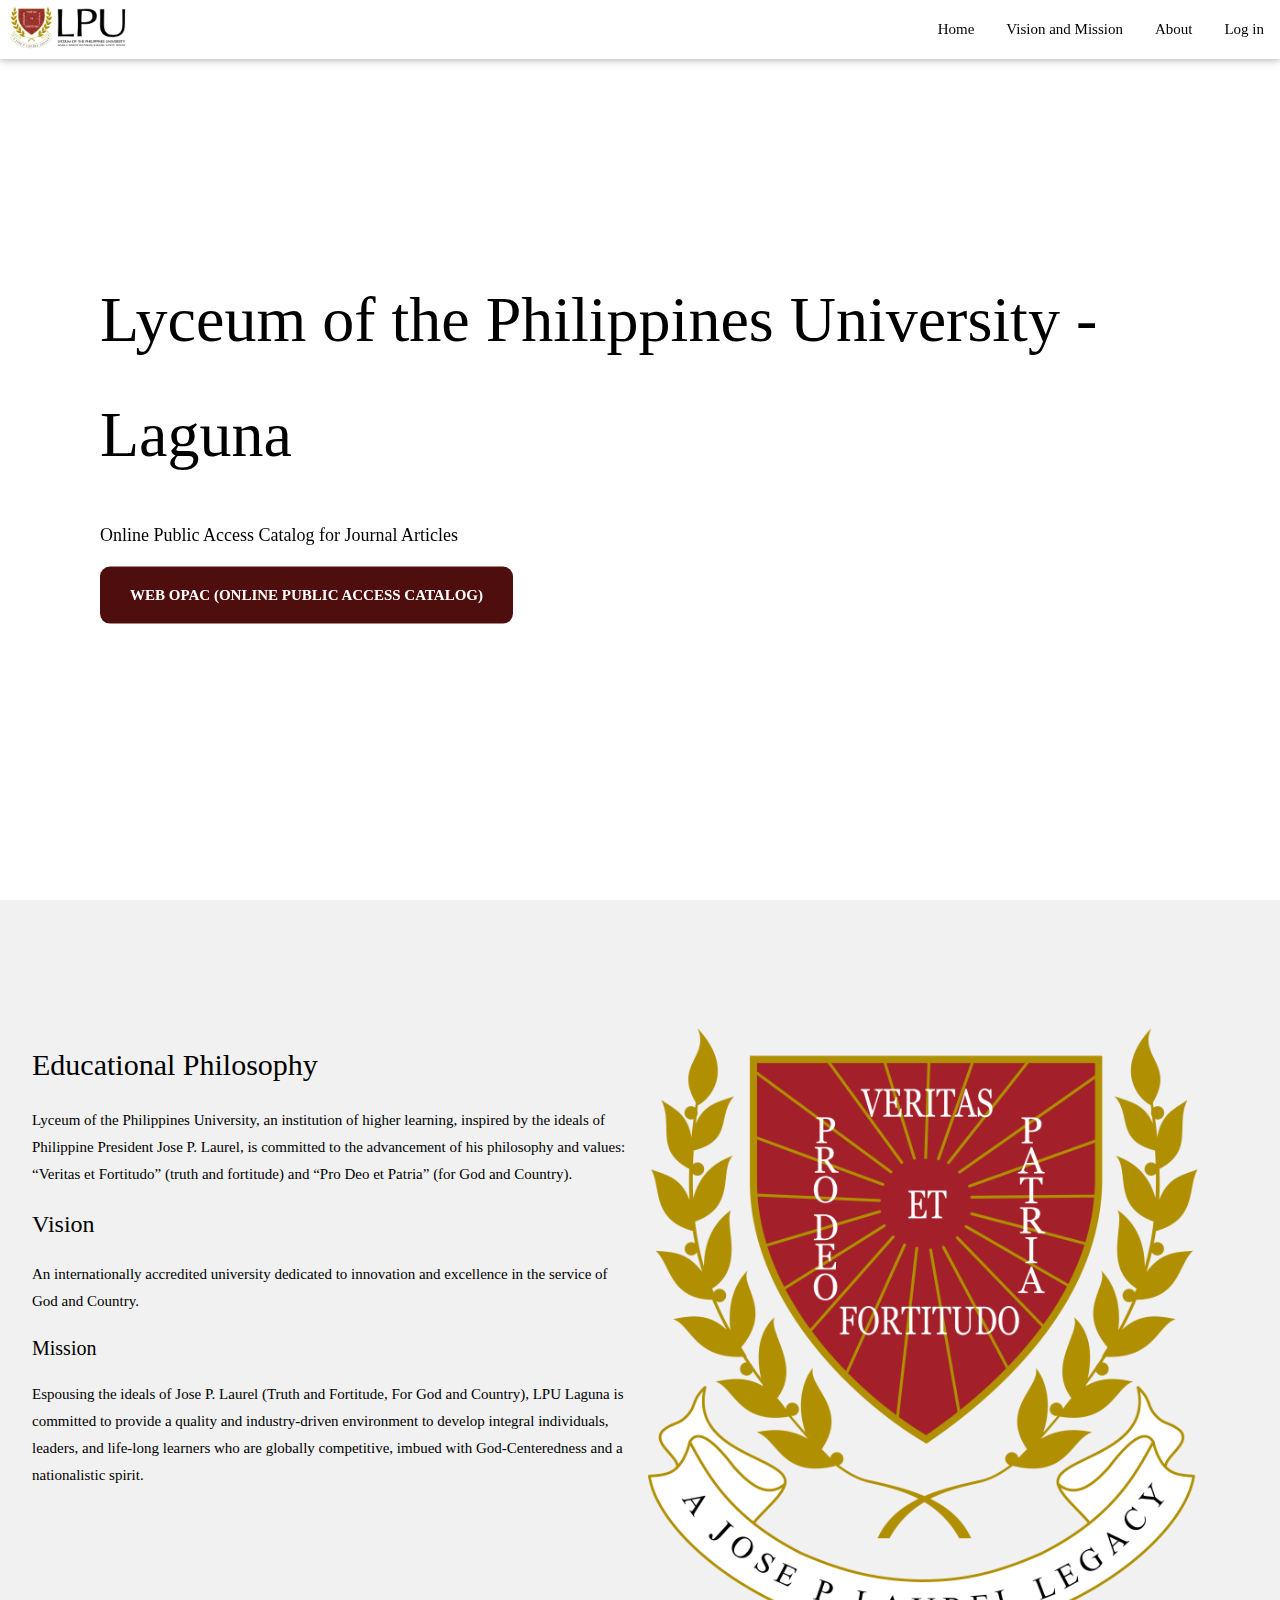
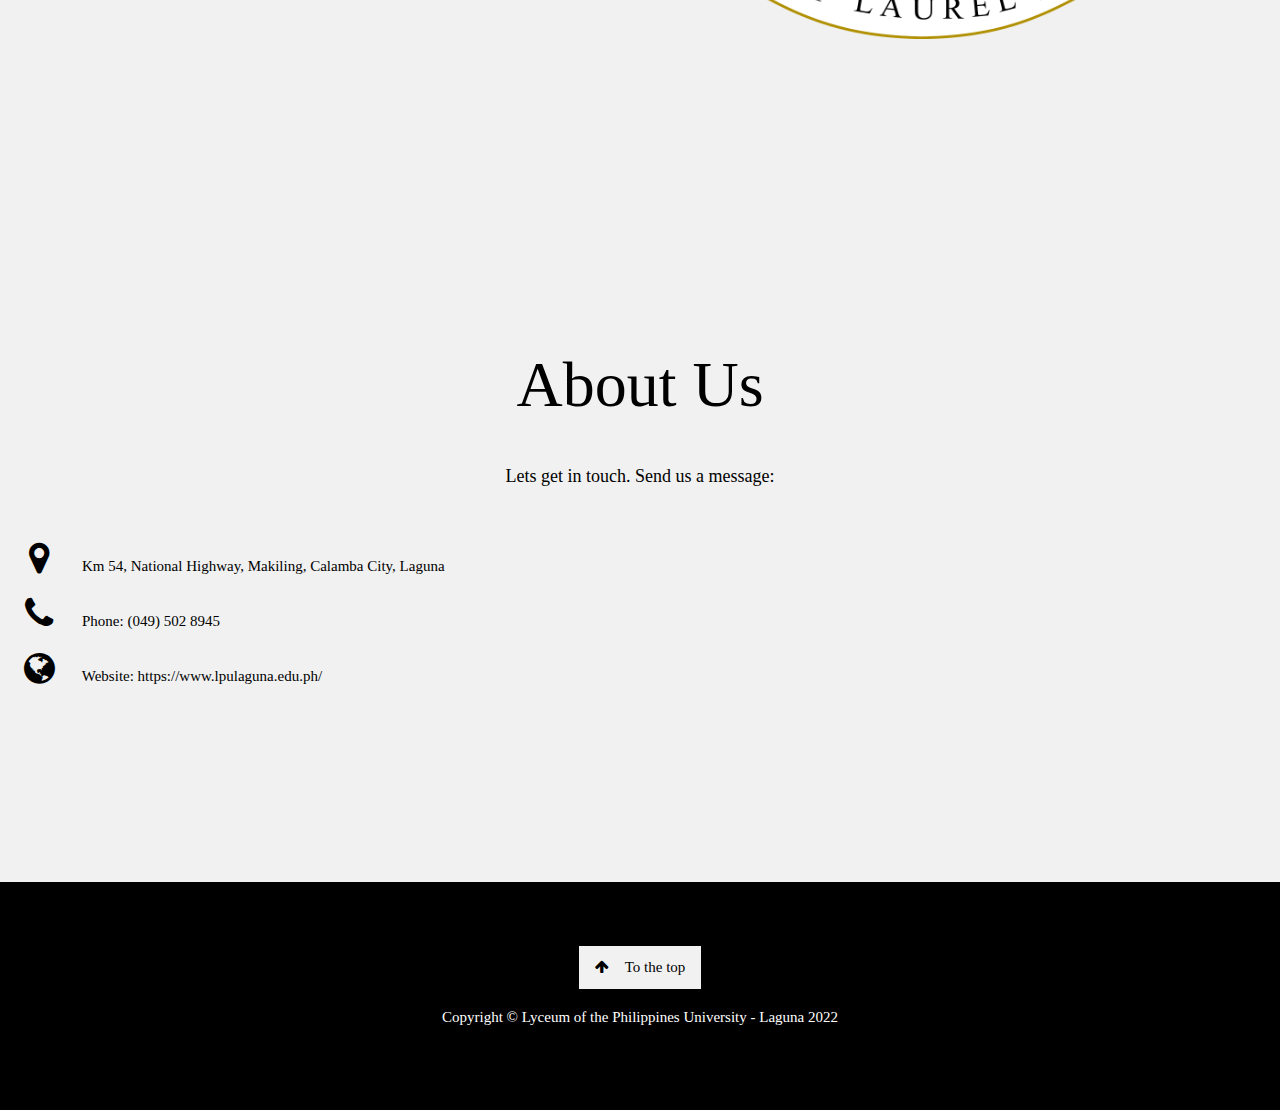
==== index.html @ cc8fb270 "Fixed the directories" ====
<!DOCTYPE html>
<html>
<head>
<title>LPU-Laguna Library OPAC for Journal Articles</title>
<meta charset="UTF-8">
<meta name="viewport" content="width=device-width, initial-scale=1">
<link rel="stylesheet" href="https://www.w3schools.com/w3css/4/w3.css">
<link rel="stylesheet" href="https://fonts.googleapis.com/css?family=Raleway">
<link rel="stylesheet" href="https://cdnjs.cloudflare.com/ajax/libs/font-awesome/4.7.0/css/font-awesome.min.css">
<link rel="stylesheet" href="css/indexstyle.css">
</head>
<body>

<!-- Navbar (sit on top) -->
<div class="w3-top">
  <div class="w3-bar w3-white w3-card" id="myNavbar">
    <a href="#home" ><img src="img/lpulogo.png" alt="lpulogo" width="150" height="56"></a>
    <!-- Right-sided navbar links -->
    <div class="w3-right w3-hide-small">
      <a href="#home" class="w3-bar-item w3-button">Home</a>
      <a href="#vision" class="w3-bar-item w3-button">Vision and Mission</a>
      <a href="#about" class="w3-bar-item w3-button">About</a>
      <a href="admin/loginpage.html" class="w3-bar-item w3-button">Log in</a>
    </div>
    <!-- Hide right-floated links on small screens and replace them with a menu icon -->

    <a href="javascript:void(0)" class="w3-bar-item w3-button w3-right w3-hide-large w3-hide-medium" onclick="w3_open()">
      <i class="fa fa-bars"></i>
    </a>
  </div>
</div>

<!-- Sidebar on small screens when clicking the menu icon -->
<nav class="w3-sidebar w3-bar-block w3-black w3-card w3-animate-left w3-hide-medium w3-hide-large" style="display:none" id="mySidebar">
  <a href="javascript:void(0)" onclick="w3_close()" class="w3-bar-item w3-button w3-large w3-padding-16">Close ×</a>
  <a href="#home" onclick="w3_close()" class="w3-bar-item w3-button">Home</a>
  <a href="#vision" onclick="w3_close()" class="w3-bar-item w3-button">Vision and Mission</a>
  <a href="#about" onclick="w3_close()" class="w3-bar-item w3-button">About</a>
  <a href="admin/loginpage.html" onclick="w3_close()" class="w3-bar-item w3-button">Log In</a>
</nav>

<!-- Header with full-height image -->
<header class="bgimg-1 w3-display-container w3-grayscale-min" id="home">
  <div class="w3-display-left w3-text-black" style="padding:100px">
    <span class="w3-jumbo w3-hide-small">Lyceum of the Philippines University - Laguna</span><br>
    <span class="w3-xxlarge w3-hide-large w3-hide-medium">Lyceum of the Philippines University - Laguna</span><br>
    <span class="w3-large">Online Public Access Catalog for
      Journal Articles</span>
    <p><a href="opac.php" id="opacbtn">WEB OPAC (ONLINE PUBLIC ACCESS CATALOG)</a></p>
  </div> 

</header>


<!-- About Section-->
<div class="w3-container w3-light-grey" id="vision" style="padding:128px 16px">
  <div class="w3-row-padding">
    <div class="w3-col m6">
    <h2>Educational Philosophy</h2>
    <p>Lyceum of the Philippines University, an institution of higher learning, inspired by the ideals of Philippine President Jose P. Laurel, is committed to the advancement of his philosophy and values: “Veritas et Fortitudo” (truth and fortitude) and “Pro Deo et Patria” (for God and Country).</p>
      <h3>Vision</h3>
      <p>An internationally accredited university dedicated to innovation and excellence in the service of God and Country.</p>
      <h4>Mission</h4>
      <p>Espousing the ideals of Jose P. Laurel (Truth and Fortitude, For God and Country),  LPU Laguna is committed to provide a quality and industry-driven environment to develop integral individuals, leaders, and life-long learners who are globally competitive, imbued with God-Centeredness and a nationalistic spirit.</p>
    </div>
    <div class="w3-col m6">
      <img class="w3-image w3-round-large" src="img/lpulogo2.png" alt="lpulogo2" width="550" height="170">
    </div>
  </div>
</div>



<!-- Contact Section -->
<div class="w3-container w3-light-grey" style="padding: 150px 16px" id="about">
  <h3 class="w3-center w3-jumbo">About Us</h3>
  <p class="w3-center w3-large">Lets get in touch. Send us a message:</p>
  <div style="margin-top:48px">
    <p><i class="fa fa-map-marker fa-fw w3-xxlarge w3-margin-right"></i> Km 54, National Highway, Makiling, Calamba City, Laguna</p>
    <p><i class="fa fa-phone fa-fw w3-xxlarge w3-margin-right"></i> Phone: (049) 502 8945</p>
    <p><i class="fa fa-globe fa-fw w3-xxlarge w3-margin-right"> </i> Website: https://www.lpulaguna.edu.ph/</p>
    <br>
    

  </div>
</div>

<!-- Footer -->
<footer class="w3-center w3-black w3-padding-64">
  <a href="#home" class="w3-button w3-light-grey"><i class="fa fa-arrow-up w3-margin-right"></i>To the top</a>
 
  <p>Copyright &copy; Lyceum of the Philippines University - Laguna 2022</a></p>
</footer>
 
<script src="js/main.js"></script>
</body>
</html>
---- css/indexstyle.css ----
body,h1,h2,h3,h4,h5,h6 {font-family: Segoe UI}


html {
  scroll-behavior: smooth;
}

body, html {
  height: 100%;
  line-height: 1.8;
}

/* Full height image header */
.bgimg-1 {
  background-position: center;
  background-size: cover;
  min-height: 100%;
}

.w3-bar .w3-button {
  padding: 16px;
}

#opacbtn{
  font-size: 1rem;
    padding: 1rem 10rem;
    transition: color 0.3s, background 0.3s;
    color: #fff;
    text-decoration: none;
    display: inline-block;
    padding: 1rem 2rem;
    background-color: #800000;
    border-radius: 10px;
    font-weight: bold;
}

#opacbtn:hover{
  background: #fff;
    color: #800000;
}
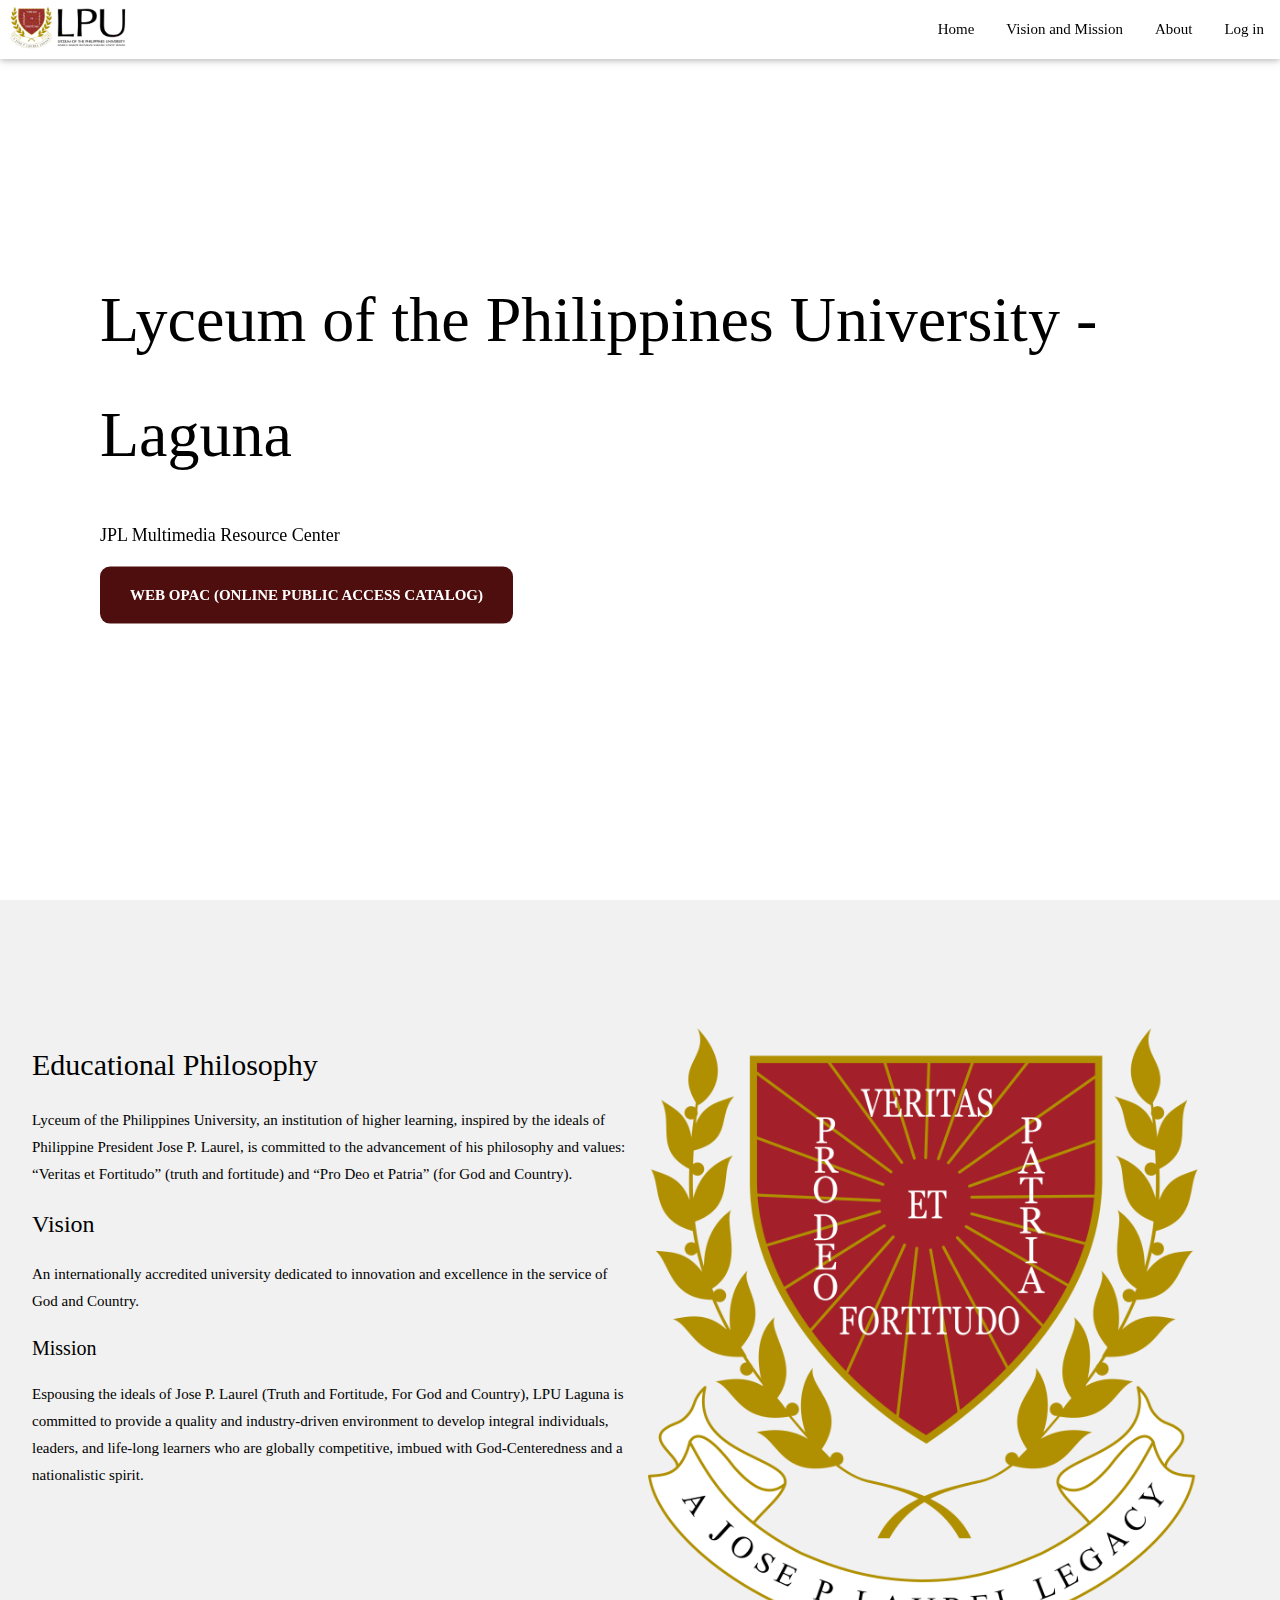
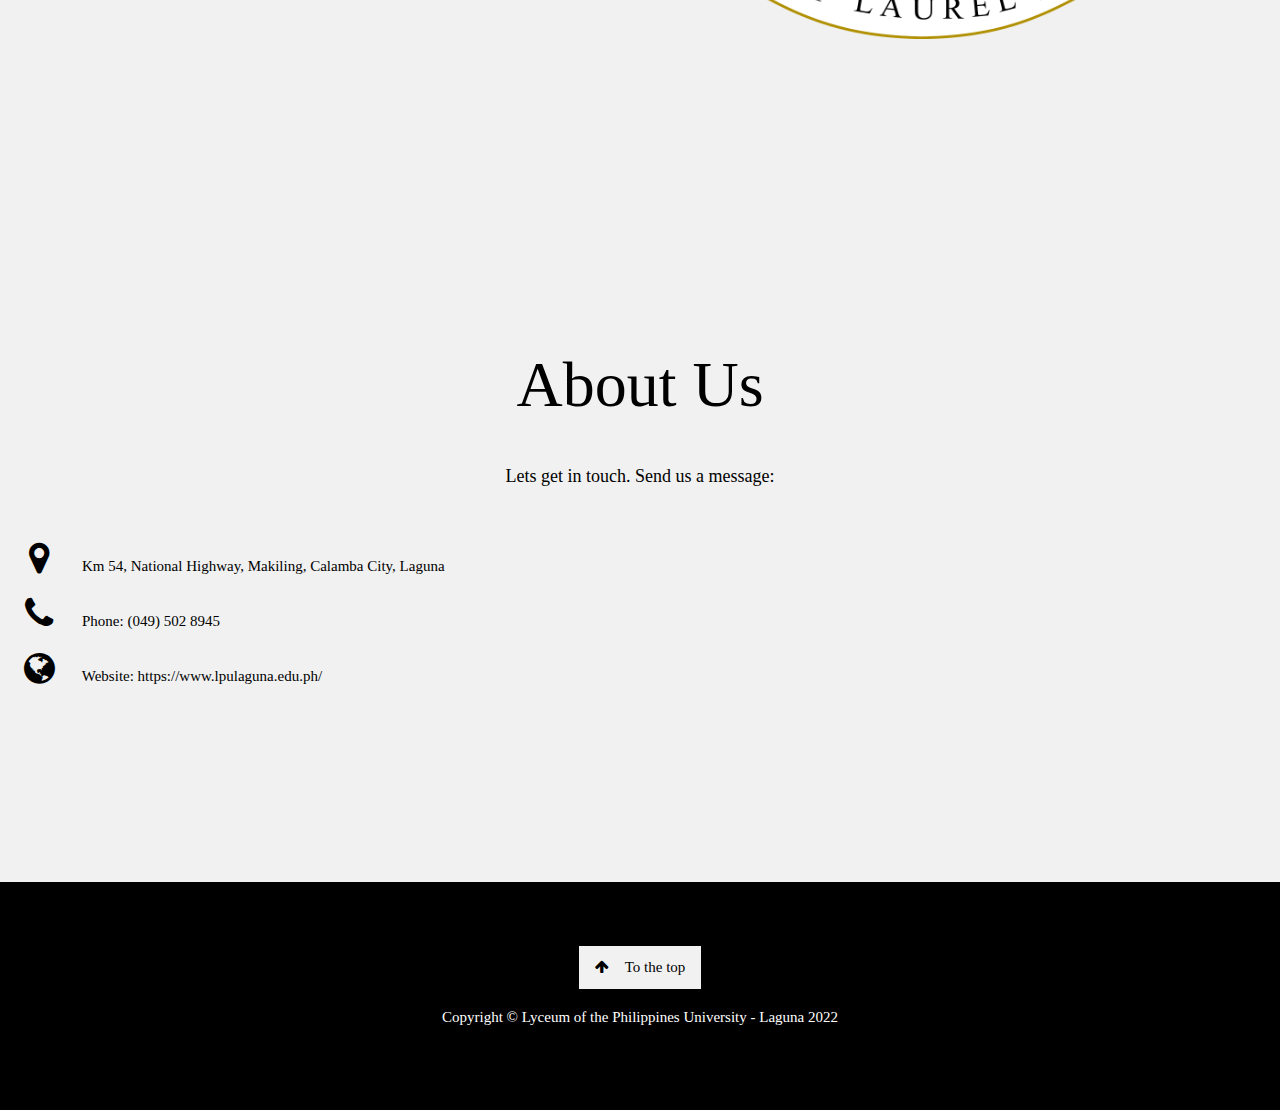
==== commit 7c101e84: "New Deployment Updated OPAC" ====
--- a/index.html
+++ b/index.html
@@ -44,8 +44,7 @@
   <div class="w3-display-left w3-text-black" style="padding:100px">
     <span class="w3-jumbo w3-hide-small">Lyceum of the Philippines University - Laguna</span><br>
     <span class="w3-xxlarge w3-hide-large w3-hide-medium">Lyceum of the Philippines University - Laguna</span><br>
-    <span class="w3-large">Online Public Access Catalog for
-      Journal Articles</span>
+    <span class="w3-large">JPL Multimedia Resource Center</span>
     <p><a href="opac.php" id="opacbtn">WEB OPAC (ONLINE PUBLIC ACCESS CATALOG)</a></p>
   </div> 
 
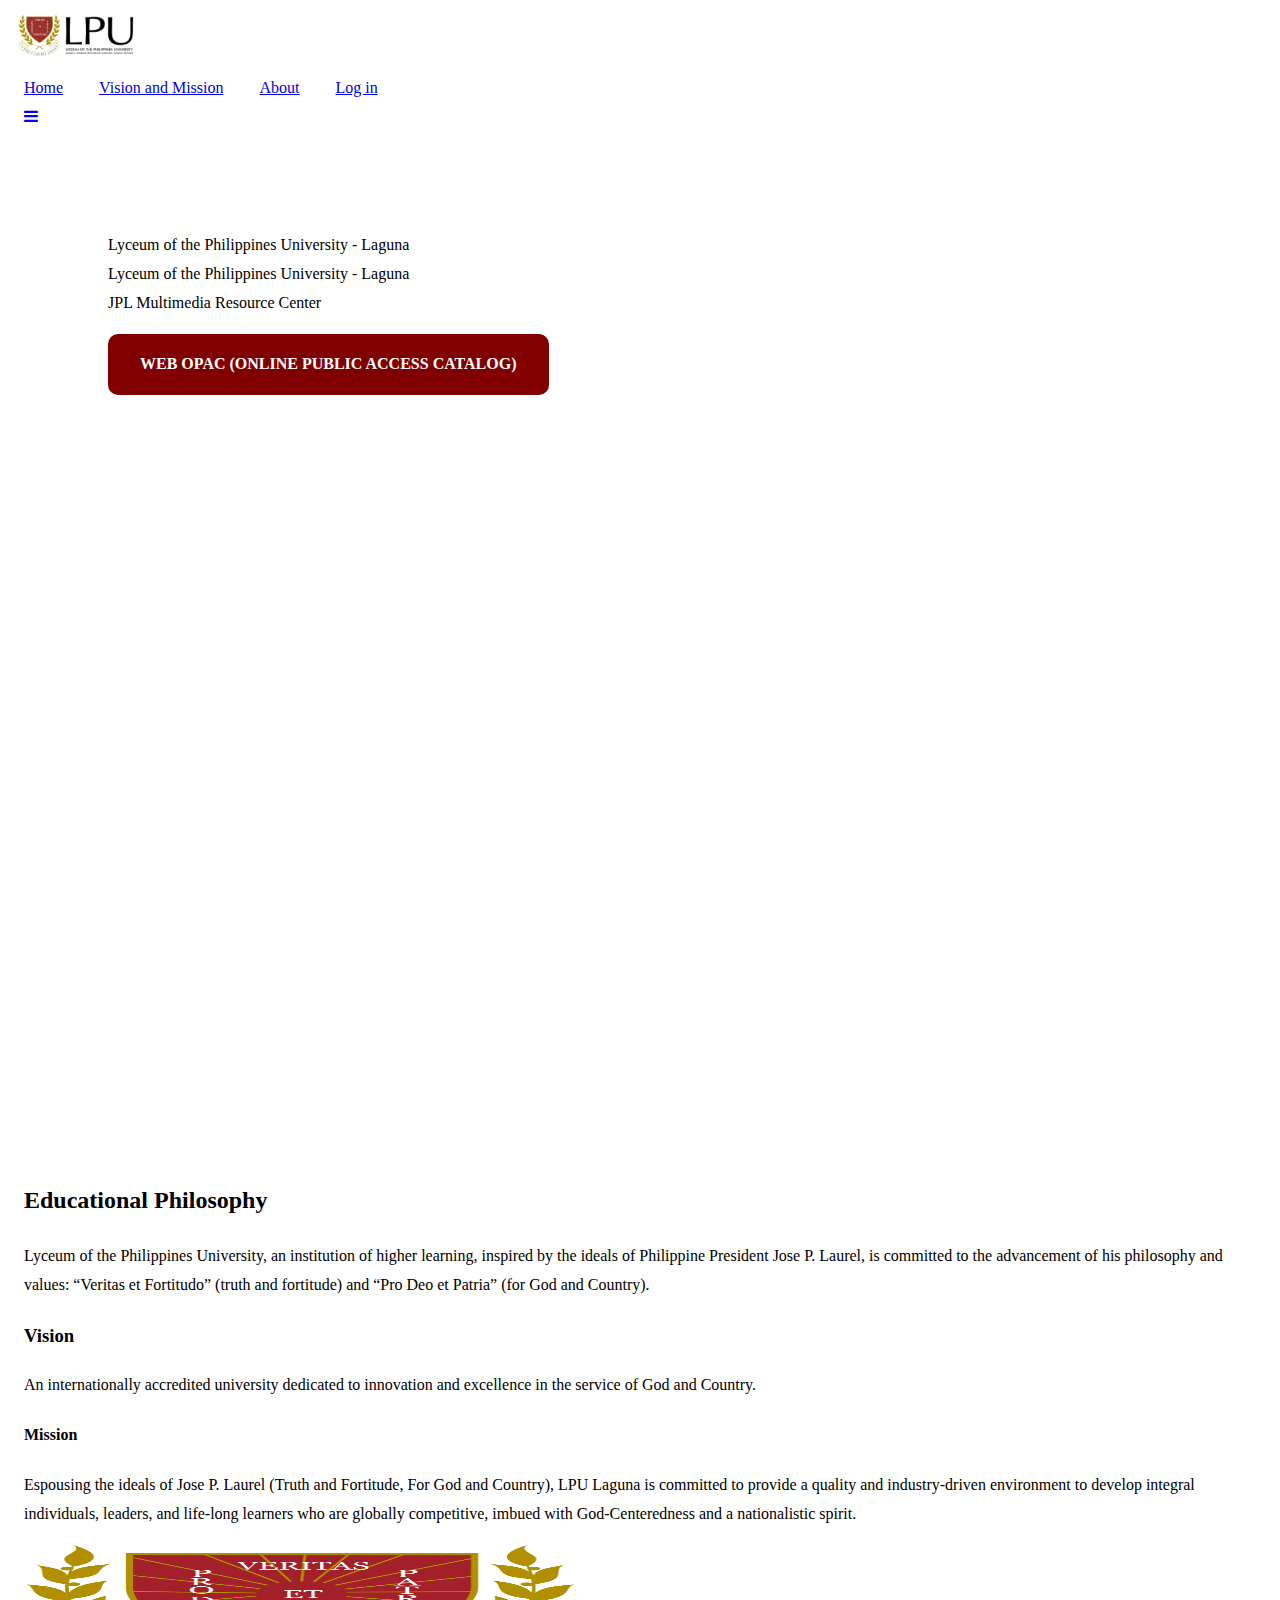
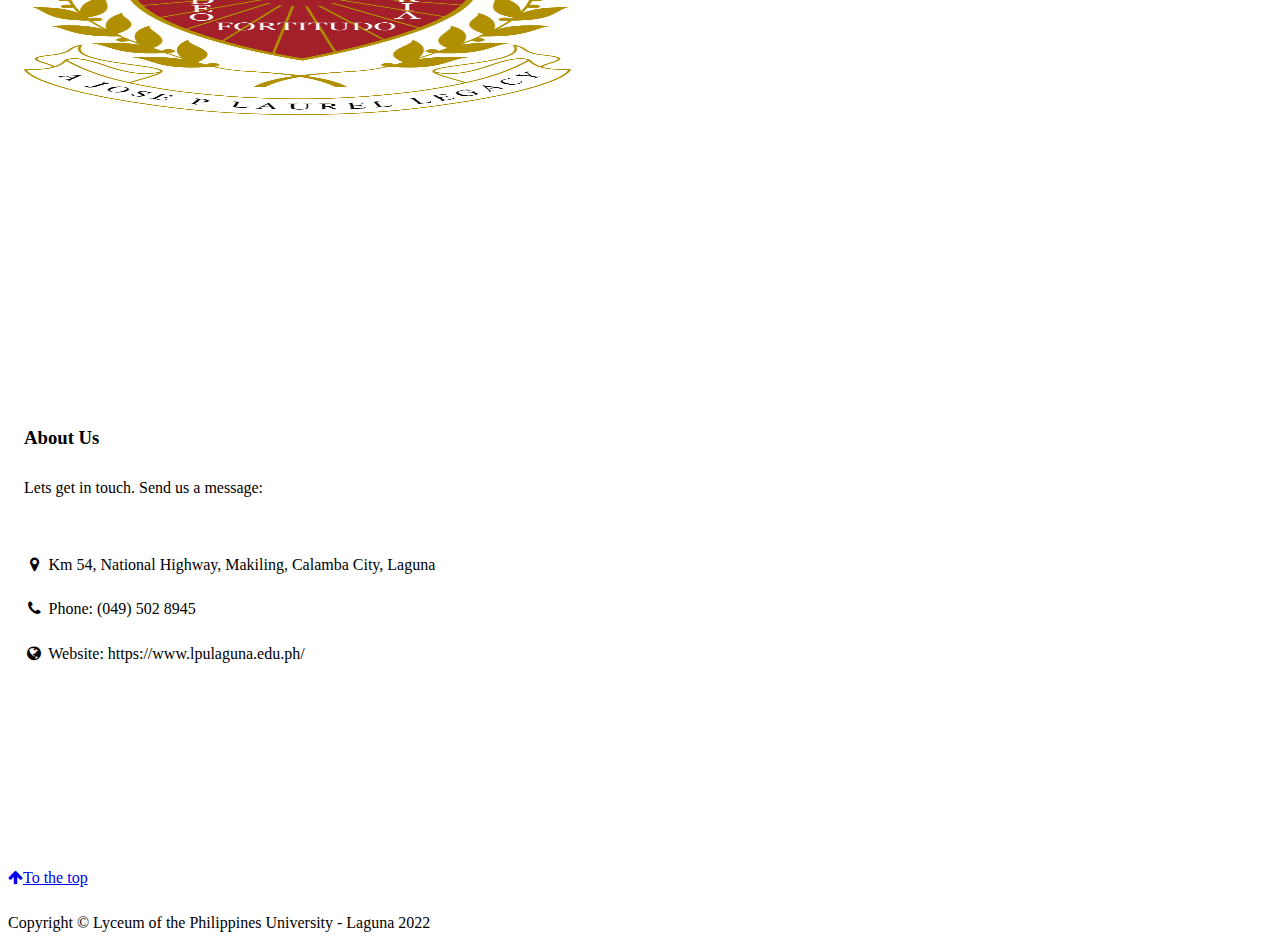
==== commit ec5f9853: "Added w3css folder" ====
--- a/index.html
+++ b/index.html
@@ -4,7 +4,7 @@
 <title>LPU-Laguna Library OPAC for Journal Articles</title>
 <meta charset="UTF-8">
 <meta name="viewport" content="width=device-width, initial-scale=1">
-<link rel="stylesheet" href="https://www.w3schools.com/w3css/4/w3.css">
+<link rel="stylesheet" href="/w3css/w3.css">
 <link rel="stylesheet" href="https://fonts.googleapis.com/css?family=Raleway">
 <link rel="stylesheet" href="https://cdnjs.cloudflare.com/ajax/libs/font-awesome/4.7.0/css/font-awesome.min.css">
 <link rel="stylesheet" href="css/indexstyle.css">
@@ -91,6 +91,5 @@
   <p>Copyright &copy; Lyceum of the Philippines University - Laguna 2022</a></p>
 </footer>
  
-<script src="js/main.js"></script>
 </body>
 </html>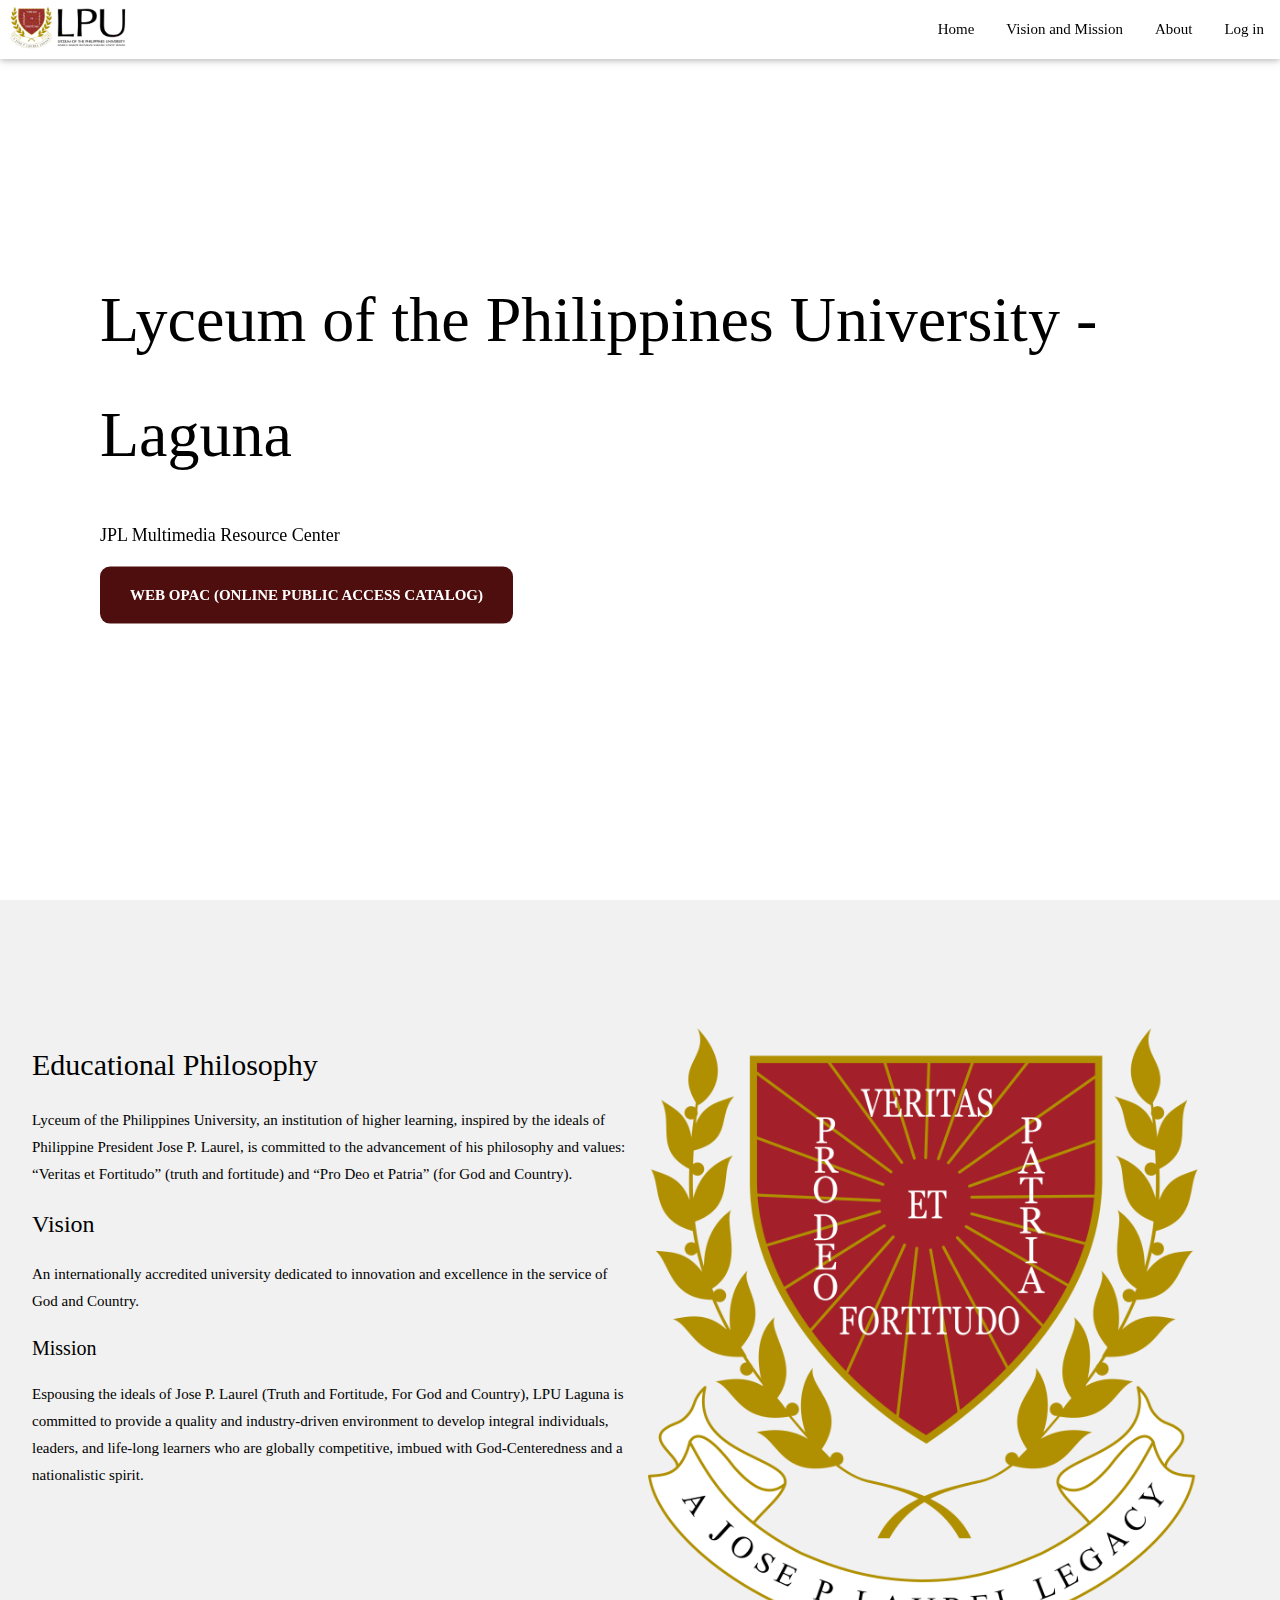
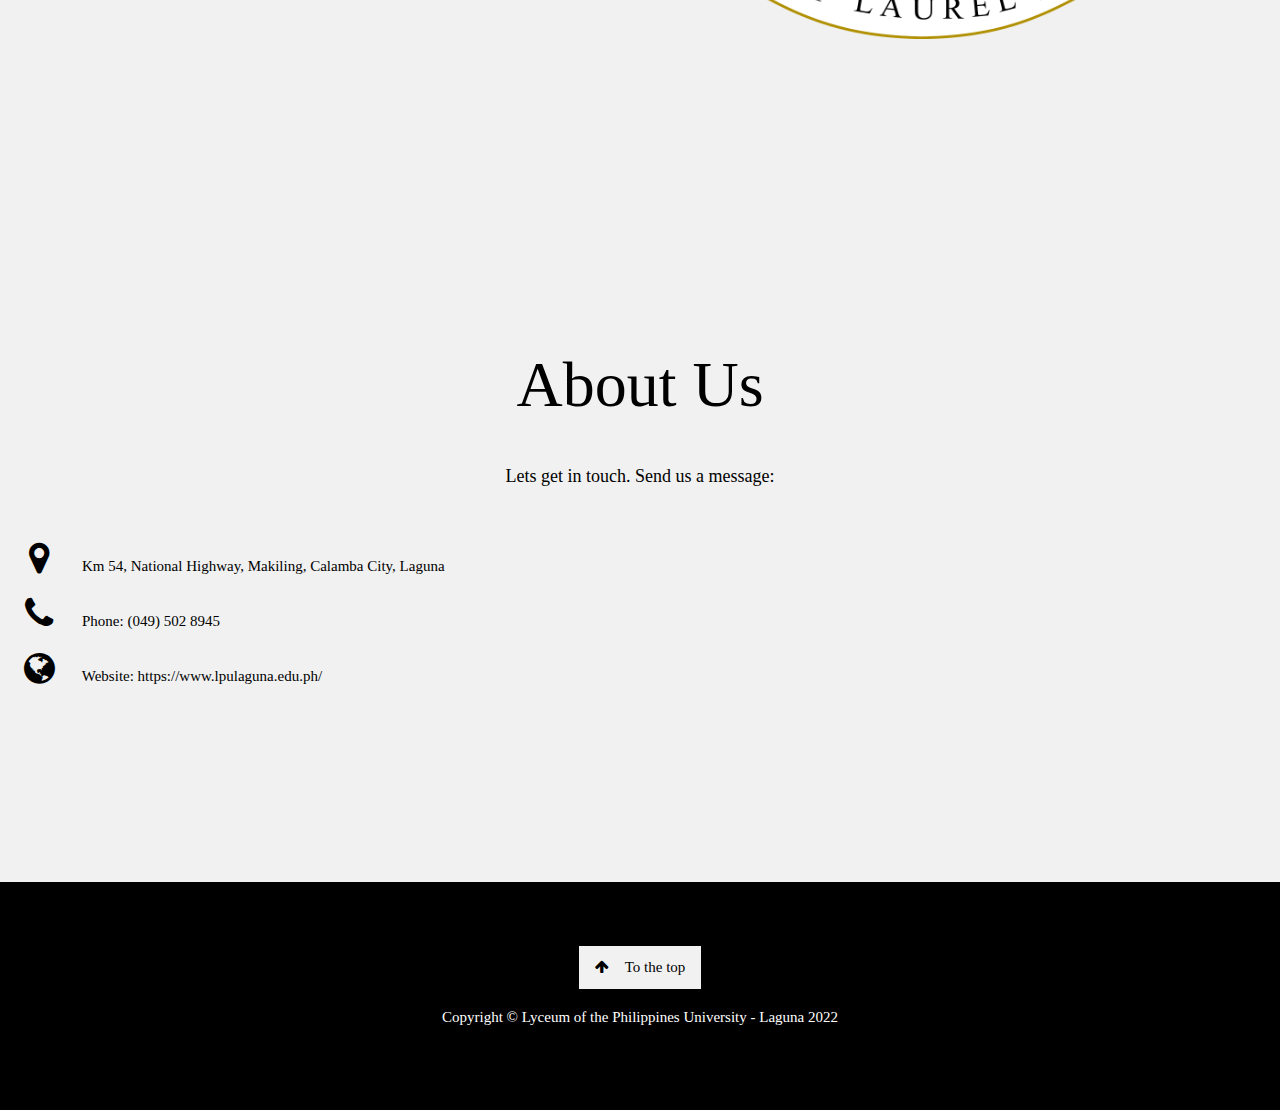
==== commit 650be500: "Added w3css file" ====
--- a/index.html
+++ b/index.html
@@ -4,7 +4,7 @@
 <title>LPU-Laguna Library OPAC for Journal Articles</title>
 <meta charset="UTF-8">
 <meta name="viewport" content="width=device-width, initial-scale=1">
-<link rel="stylesheet" href="/w3css/w3.css">
+<link rel="stylesheet" href="css/w3.css">
 <link rel="stylesheet" href="https://fonts.googleapis.com/css?family=Raleway">
 <link rel="stylesheet" href="https://cdnjs.cloudflare.com/ajax/libs/font-awesome/4.7.0/css/font-awesome.min.css">
 <link rel="stylesheet" href="css/indexstyle.css">
